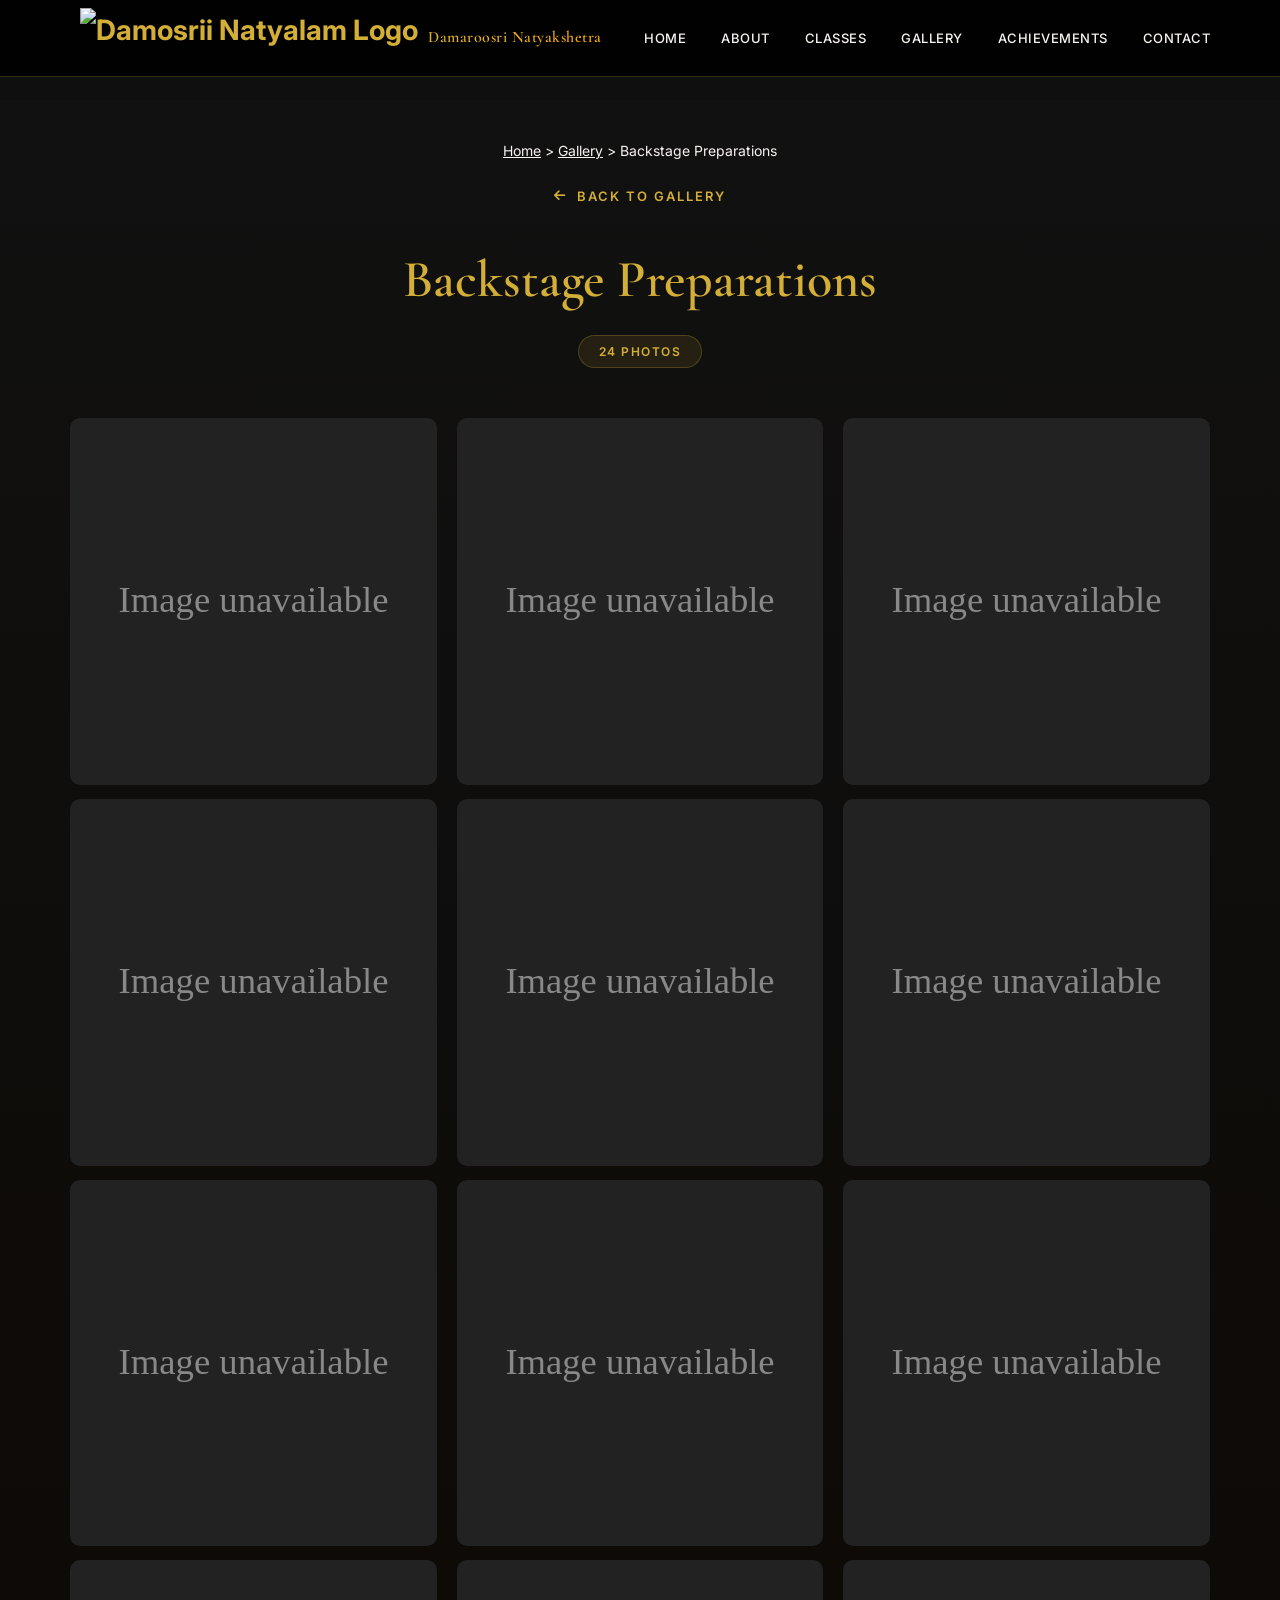
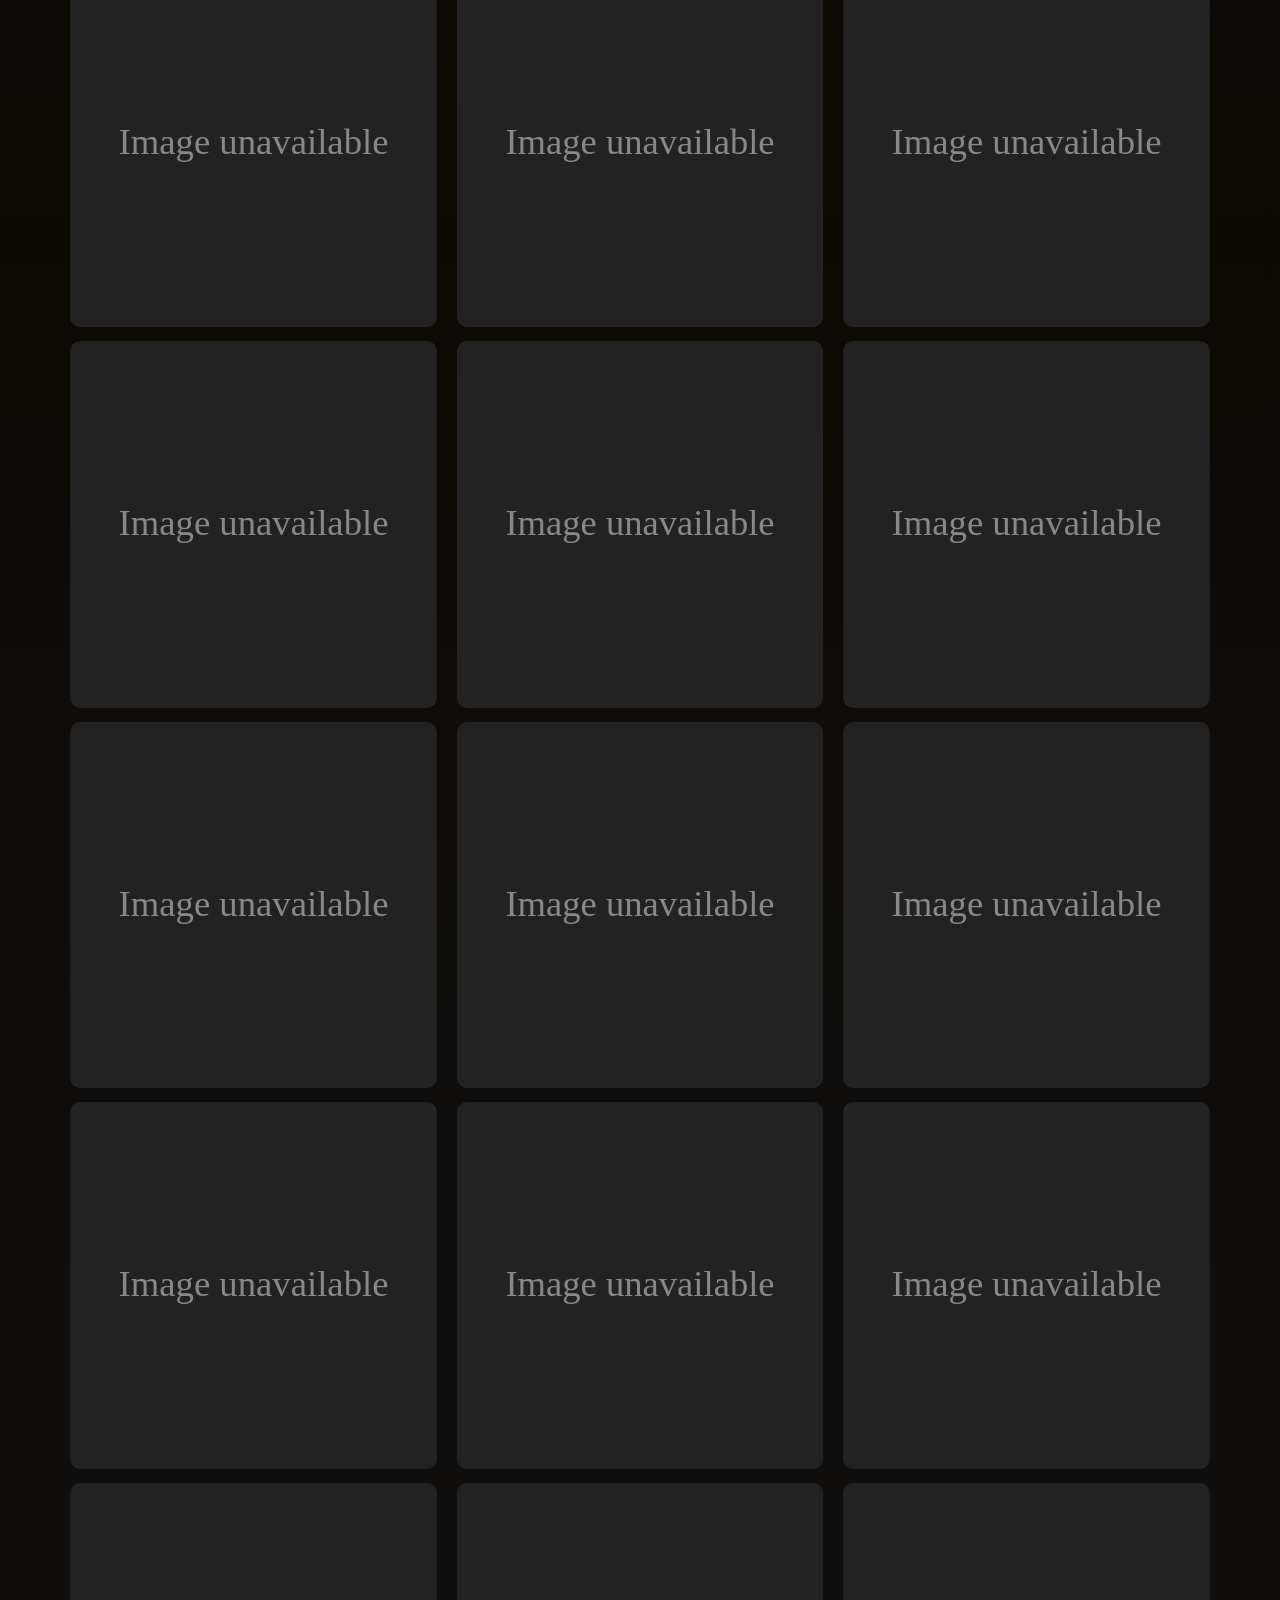
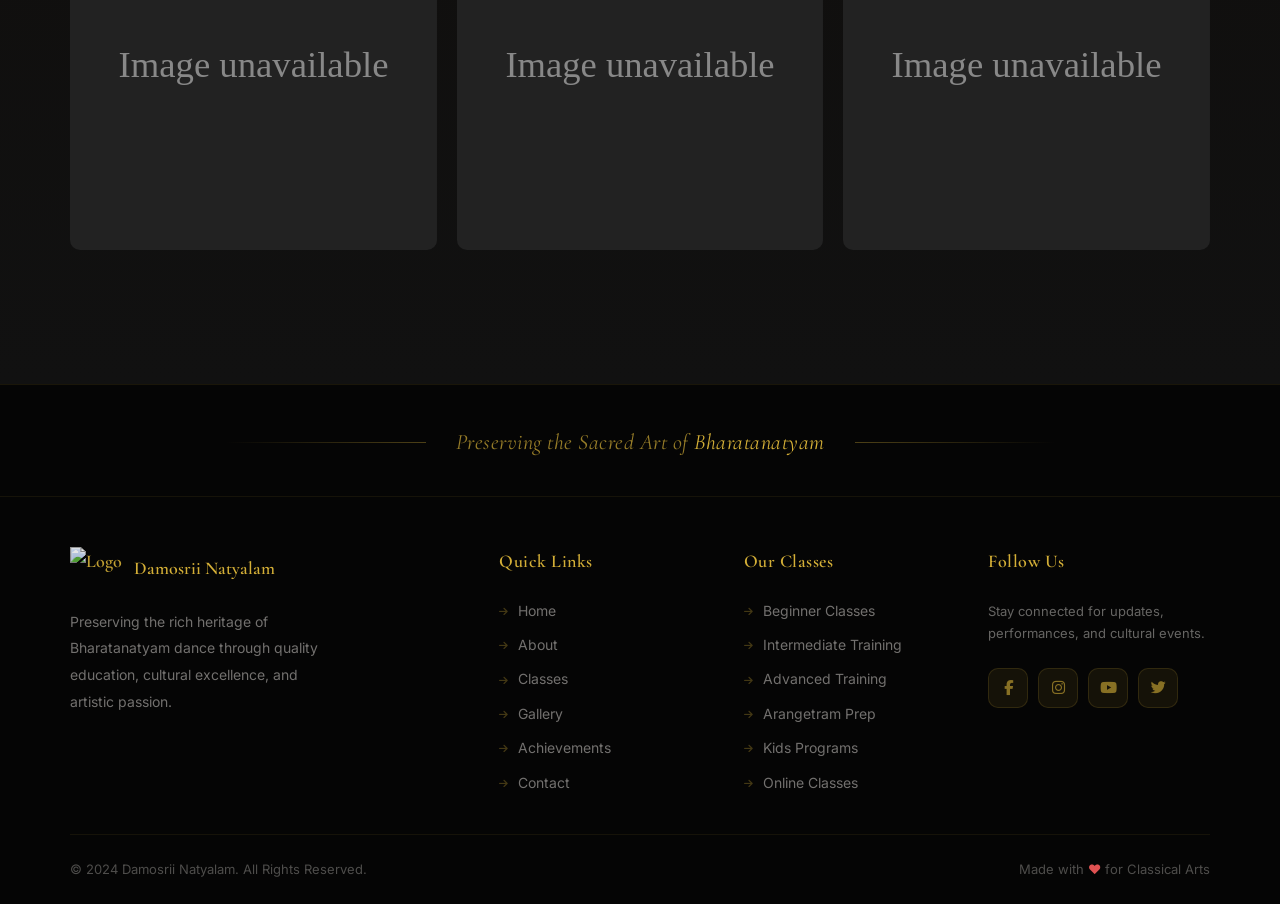
==== gallery/backstage-preparation.html @ 1458a1bc "Add files via upload" ====
<!DOCTYPE html>
<html lang="en">
<head>
    <meta charset="UTF-8">
    <meta name="viewport" content="width=device-width, initial-scale=1.0">
    <title>Backstage Preparations - Gallery - Damaroosri Natyakshetra</title>
    <link rel="preconnect" href="https://fonts.googleapis.com">
    <link rel="preconnect" href="https://fonts.gstatic.com" crossorigin>
    <link href="https://fonts.googleapis.com/css2?family=Cormorant+Garamond:ital,wght@0,300;0,400;0,500;0,600;0,700;1,300;1,400;1,600&family=Inter:wght@300;400;500;600;700&display=swap" rel="stylesheet">
    <link rel="stylesheet" href="../style.css">
    <link rel="stylesheet" href="https://cdnjs.cloudflare.com/ajax/libs/font-awesome/6.4.0/css/all.min.css">
</head>
<body data-gallery-category="backstage-preparation">

    <!-- Navigation Bar -->
    <nav class="navbar" id="navbar">
        <div class="container">
            <div class="nav-wrapper">
                <div class="logo">
                    <img src="../images/logo.png" alt="Damosrii Natyalam Logo" class="logo-img">
                    <span class="logo-text">Damaroosri Natyakshetra</span>
                </div>
                <div class="hamburger" id="hamburger">
                    <span></span>
                    <span></span>
                    <span></span>
                </div>
                <ul class="nav-menu" id="nav-menu">
                    <li><a href="../index.html#home" class="nav-link">Home</a></li>
                    <li><a href="../index.html#about" class="nav-link">About</a></li>
                    <li><a href="../index.html#classes" class="nav-link">Classes</a></li>
                    <li><a href="../index.html#gallery" class="nav-link">Gallery</a></li>
                    <li><a href="../index.html#achievements" class="nav-link">Achievements</a></li>
                    <li><a href="../index.html#contact" class="nav-link">Contact</a></li>
                </ul>
            </div>
        </div>
    </nav>

    <!-- Header spacing -->
    <div style="height: 100px;"></div>

    <section class="gallery" style="padding-top: 40px;">
        <div class="container">
            <!-- Category Detail Page Header -->
            <div id="gallery-detail-header-section">
                <div class="gallery-breadcrumbs" style="margin-bottom: 20px; font-size: 14px; color: var(--text-light);">
                    <a href="../index.html" style="color: var(--primary-color);">Home</a> &gt; 
                    <a href="../index.html#gallery" style="color: var(--primary-color);">Gallery</a> &gt; 
                    <span>Backstage Preparations</span>
                </div>
                
                <div class="gallery-back">
                    <a href="../index.html#gallery" class="back-btn-link">
                        <i class="fas fa-arrow-left"></i> Back to Gallery
                    </a>
                </div>
                <h2 class="category-title" id="category-detail-title">Backstage Preparations</h2>
                <div class="category-subtitle-row">
                    <span class="category-subtitle-badge" id="category-detail-count">24 Photos</span>
                </div>
            </div>

            <!-- Gallery Images View (Masonry) -->
            <div class="gallery-images" id="gallery-images" style="display: block;">
                <div class="images-grid" id="images-grid">
                    <!-- Images loaded by JavaScript -->
                </div>
            </div>
        </div>
    </section>

    <!-- Lightbox Modal -->
    <div class="lightbox-modal" id="lightbox-modal">
        <div class="lightbox-content">
            <button class="lightbox-close" id="lightbox-close">
                <i class="fas fa-times"></i>
            </button>
            <button class="lightbox-prev" id="lightbox-prev">
                <i class="fas fa-chevron-left"></i>
            </button>
            <div class="lightbox-image-container">
                <img id="lightbox-image" src="" alt="Gallery Image" class="lightbox-image">
                <div class="lightbox-counter">
                    <span id="current-image">1</span> / <span id="total-images">1</span>
                </div>
            </div>
            <button class="lightbox-next" id="lightbox-next">
                <i class="fas fa-chevron-right"></i>
            </button>
        </div>
    </div>

    <!-- FOOTER -->
    <footer class="footer">
        <div class="footer-brand-bar">
            <div class="footer-brand-line"></div>
            <p class="footer-brand-statement">Preserving the Sacred Art of <em>Bharatanatyam</em></p>
            <div class="footer-brand-line"></div>
        </div>

        <div class="container">
            <div class="footer-grid">
                <div class="footer-col footer-col--brand">
                    <div class="footer-logo">
                        <img src="../images/logo.png" alt="Logo" class="footer-logo-img">
                        <span>Damosrii Natyalam</span>
                    </div>
                    <p>Preserving the rich heritage of Bharatanatyam dance through quality education, cultural excellence, and artistic passion.</p>
                </div>

                <div class="footer-col">
                    <h4>Quick Links</h4>
                    <ul>
                        <li><a href="../index.html#home"><i class="fas fa-arrow-right"></i> Home</a></li>
                        <li><a href="../index.html#about"><i class="fas fa-arrow-right"></i> About</a></li>
                        <li><a href="../index.html#classes"><i class="fas fa-arrow-right"></i> Classes</a></li>
                        <li><a href="../index.html#gallery"><i class="fas fa-arrow-right"></i> Gallery</a></li>
                        <li><a href="../index.html#achievements"><i class="fas fa-arrow-right"></i> Achievements</a></li>
                        <li><a href="../index.html#contact"><i class="fas fa-arrow-right"></i> Contact</a></li>
                    </ul>
                </div>

                <div class="footer-col">
                    <h4>Our Classes</h4>
                    <ul>
                        <li><a href="../index.html#classes"><i class="fas fa-arrow-right"></i> Beginner Classes</a></li>
                        <li><a href="../index.html#classes"><i class="fas fa-arrow-right"></i> Intermediate Training</a></li>
                        <li><a href="../index.html#classes"><i class="fas fa-arrow-right"></i> Advanced Training</a></li>
                        <li><a href="../index.html#classes"><i class="fas fa-arrow-right"></i> Arangetram Prep</a></li>
                        <li><a href="../index.html#classes"><i class="fas fa-arrow-right"></i> Kids Programs</a></li>
                        <li><a href="../index.html#classes"><i class="fas fa-arrow-right"></i> Online Classes</a></li>
                    </ul>
                </div>

                <div class="footer-col footer-col--social">
                    <h4>Follow Us</h4>
                    <p>Stay connected for updates, performances, and cultural events.</p>
                    <div class="footer-social">
                        <a href="#" title="Facebook"><i class="fab fa-facebook-f"></i></a>
                        <a href="#" title="Instagram"><i class="fab fa-instagram"></i></a>
                        <a href="#" title="YouTube"><i class="fab fa-youtube"></i></a>
                        <a href="#" title="Twitter"><i class="fab fa-twitter"></i></a>
                    </div>
                </div>
            </div>

            <div class="footer-bottom">
                <p>&copy; 2024 Damosrii Natyalam. All Rights Reserved.</p>
                <p class="footer-made-with">Made with <span class="heart">♥</span> for Classical Arts</p>
            </div>
        </div>
    </footer>

    <!-- Scripts -->
    <script src="https://cdnjs.cloudflare.com/ajax/libs/gsap/3.12.2/gsap.min.js"></script>
    <script src="https://cdnjs.cloudflare.com/ajax/libs/gsap/3.12.2/ScrollTrigger.min.js"></script>
    <script src="../script.js"></script>
</body>
</html>
---- style.css ----
/* ============================================
   VARIABLES & ROOT STYLES
   ============================================ */

:root {
    --color-primary: #0F0F0F;
    --color-secondary: #3E2723;
    --color-accent: #D4AF37;
    --color-background: #F8F5F0;
    --color-dark-brown: #5D4037;
    --color-light-accent: #E5C158;

    --font-display: 'Cormorant Garamond', 'Georgia', serif;
    --font-body: 'Inter', 'Segoe UI', Tahoma, Geneva, Verdana, sans-serif;
    /* Legacy alias kept for hero compatibility */
    --font-main: 'Inter', 'Segoe UI', Tahoma, Geneva, Verdana, sans-serif;
    --font-serif: 'Cormorant Garamond', 'Georgia', serif;

    --transition: all 0.3s ease;
    --transition-slow: all 0.6s ease;
    --transition-smooth: all 0.4s cubic-bezier(0.16, 1, 0.3, 1);

    --shadow-sm: 0 2px 8px rgba(0, 0, 0, 0.1);
    --shadow-md: 0 8px 16px rgba(0, 0, 0, 0.15);
    --shadow-lg: 0 16px 32px rgba(0, 0, 0, 0.2);
    --shadow-gold: 0 8px 32px rgba(212, 175, 55, 0.2);

    --section-pad: var(--section-pad-mobile, 70px);
    --section-pad-mobile: 70px;
}

* {
    margin: 0;
    padding: 0;
    box-sizing: border-box;
}

html {
    scroll-behavior: smooth;
}

body {
    font-family: var(--font-body);
    color: var(--color-background);
    background: #0F0F0F;
    line-height: 1.6;
    overflow-x: hidden;
}

img, picture, video, canvas, svg {
    max-width: 100%;
    height: auto;
    display: block;
}

.container {
    max-width: 1200px;
    margin: 0 auto;
    padding: 0 30px;
}

/* ============================================
   SHARED TYPOGRAPHY UTILITIES
   ============================================ */

.section-eyebrow {
    display: block;
    font-family: var(--font-body);
    font-size: 11px;
    font-weight: 700;
    letter-spacing: 4px;
    text-transform: uppercase;
    color: var(--color-accent);
    margin-bottom: 14px;
    opacity: 0.9;
}

.section-title-left {
    font-family: var(--font-display);
    font-size: clamp(30px, 6vw, 54px);
    font-weight: 600;
    line-height: 1.1;
    color: var(--color-background);
    margin-bottom: 0;
}

.section-title-left .gold-accent,
.gold-accent {
    color: var(--color-accent);
}

/* ============================================
   NAVIGATION BAR
   ============================================ */

.navbar {
    position: fixed;
    top: 0;
    left: 0;
    right: 0;
    background: rgba(0, 0, 0, 0.92);
    backdrop-filter: blur(12px);
    -webkit-backdrop-filter: blur(12px);
    z-index: 999;
    transition: var(--transition);
    padding: 8px 0;
    border-bottom: 1px solid rgba(212, 175, 55, 0.25);
}

.navbar.scrolled {
    background: rgba(0, 0, 0, 0.98);
    padding: 6px 0;
    border-bottom: 1px solid rgba(212, 175, 55, 0.4);
    box-shadow: 0 4px 30px rgba(0, 0, 0, 0.4);
}

.nav-wrapper {
    display: flex;
    justify-content: space-between;
    align-items: center;
    width: 100%;
}

.logo {
    display: flex;
    align-items: center;
    gap: 10px;
    font-size: 28px;
    font-weight: 700;
    color: var(--color-accent);
    text-decoration: none;
    transition: var(--transition);
    margin-right: auto;
    padding-left: 10px;
    height: 60px;
}

.logo-img {
    height: 60px;
    width: auto;
    transition: all 0.3s ease;
    filter: none;
    object-fit: contain;
    display: block;
}

.navbar.scrolled .logo-img {
    height: 50px;
}

.logo-text {
    font-family: var(--font-display);
    background: linear-gradient(135deg, var(--color-accent), #FFA500);
    -webkit-background-clip: text;
    -webkit-text-fill-color: transparent;
    background-clip: text;
    font-size: 16px;
    line-height: 1.1;
    letter-spacing: 0.5px;
    font-weight: 600;
    white-space: nowrap;
}

.nav-menu {
    position: fixed;
    top: 0;
    left: 0;
    right: 0;
    bottom: 0;
    display: flex;
    flex-direction: column;
    background: rgba(0, 0, 0, 0.98);
    backdrop-filter: blur(20px);
    justify-content: center;
    align-items: center;
    gap: 36px;
    z-index: 998;
    opacity: 0;
    pointer-events: none;
    transition: opacity 0.3s ease;
    list-style: none;
}
.nav-menu.active {
    opacity: 1;
    pointer-events: all;
}

.nav-link {
    color: var(--color-background);
    text-decoration: none;
    font-weight: 500;
    position: relative;
    transition: var(--transition);
    font-size: 24px;
    letter-spacing: 2px;
    font-family: var(--font-display);
    text-transform: capitalize;
}

.nav-link::after {
    content: '';
    position: absolute;
    bottom: -4px;
    left: 50%;
    transform: translateX(-50%);
    width: 0;
    height: 2px;
    background: var(--color-accent);
    border-radius: 2px;
    transition: var(--transition);
}

.nav-link:hover {
    color: var(--color-accent);
}

.nav-link:hover::after,
.nav-link.active::after {
    width: 100%;
}

.hamburger {
    display: flex;
    margin-right: 16px;
    flex-direction: column;
    cursor: pointer;
    gap: 5px;
    align-items: center;
    padding: 4px;
}

.hamburger span {
    width: 24px;
    height: 2px;
    background: white;
    border-radius: 2px;
    transition: var(--transition);
    display: block;
}

.hamburger.active span:nth-child(1) {
    transform: rotate(45deg) translate(5px, 5px);
}

.hamburger.active span:nth-child(2) {
    opacity: 0;
    transform: scaleX(0);
}

.hamburger.active span:nth-child(3) {
    transform: rotate(-45deg) translate(5px, -5px);
}

/* ============================================
   HERO SECTION — UNCHANGED
   ============================================ */

.hero {
    position: relative;
    height: 100vh;
    display: flex;
    align-items: center;
    justify-content: flex-start;
    margin-top: 75px;
    overflow: hidden;
}

.hero-background {
    position: absolute;
    top: 0;
    left: 0;
    right: 0;
    bottom: 0;
    overflow: hidden;
}

.hero-image {
    width: 100%;
    height: 100%;
    object-fit: cover;
    object-position: 80% 25%;
    animation: zoomIn 20s ease-in-out infinite;
}

@keyframes zoomIn {
    0%, 100% { transform: scale(1); }
    50% { transform: scale(1.05); }
}

.hero-overlay {
    position: absolute;
    top: 0;
    left: 0;
    right: 0;
    bottom: 0;
    background: rgba(15, 15, 15, 0.6);
    z-index: 2;
}

.hero-content {
    position: relative;
    z-index: 3;
    text-align: center;
    color: var(--color-background);
    animation: fadeIn 1s ease-out 0.5s both;
    display: flex;
    flex-direction: column;
    align-items: center;
    padding: 0 24px;
    max-width: 100%;
    width: 100%;
}

@keyframes fadeIn {
    from { opacity: 0; transform: translateY(30px); }
    to { opacity: 1; transform: translateY(0); }
}

.logo-large { display: none; }
.logo-hero { display: none; }

.hero-title {
    font-family: var(--font-serif);
    font-size: clamp(38px, 8vw, 84px);
    font-weight: 700;
    margin-bottom: 20px;
    text-shadow: 2px 2px 20px rgba(0, 0, 0, 0.5);
    letter-spacing: 3px;
    line-height: 1.2;
}

.hero-title .gold-accent {
    color: var(--color-accent);
}

.hero-tagline {
    font-size: clamp(17px, 4vw, 28px);
    margin-bottom: 50px;
    font-style: italic;
    color: var(--color-accent);
    text-shadow: 1px 1px 10px rgba(0, 0, 0, 0.5);
    font-weight: 300;
    font-family: var(--font-display);
}

.hero-buttons {
    display: flex;
    flex-direction: column;
    gap: 14px;
    align-items: center;
    width: 100%;
}

/* ============================================
   BUTTONS
   ============================================ */

.btn {
    padding: 15px 40px;
    font-size: 14px;
    font-weight: 600;
    border: none;
    border-radius: 50px;
    cursor: pointer;
    transition: var(--transition);
    text-transform: uppercase;
    letter-spacing: 1.5px;
    box-shadow: var(--shadow-md);
    font-family: var(--font-body);
}

.btn-primary {
    background: var(--color-accent);
    color: var(--color-primary);
}

.btn-primary:hover {
    background: var(--color-light-accent);
    transform: translateY(-3px);
    box-shadow: var(--shadow-gold);
}

.btn-secondary {
    background: transparent;
    color: var(--color-accent);
    border: 1.5px solid var(--color-accent);
}

.btn-secondary:hover {
    background: var(--color-accent);
    color: var(--color-primary);
    transform: translateY(-3px);
}

/* ============================================
   ABOUT SECTION — REDESIGNED
   ============================================ */

.about {
    background: linear-gradient(180deg, #111111 0%, #1a1208 50%, #111111 100%);
    position: relative;
    overflow: hidden;
}

.about::before {
    content: '';
    position: absolute;
    top: -200px;
    right: -200px;
    width: 600px;
    height: 600px;
    background: radial-gradient(circle, rgba(212, 175, 55, 0.04) 0%, transparent 70%);
    pointer-events: none;
}

/* Manifesto Block */
.about-manifesto {
    padding: var(--section-pad) 0 80px;
    border-bottom: 1px solid rgba(212, 175, 55, 0.12);
}

.about-manifesto-header {
    margin-bottom: 60px;
}

.about-manifesto-grid {
    display: grid;
    grid-template-columns: 1fr;
    gap: 40px;
    gap: 0;
    align-items: start;
}

.about-manifesto-divider {
    display: none;
    width: 1px;
    background: linear-gradient(180deg, transparent, rgba(212, 175, 55, 0.4), transparent);
    align-self: stretch;
    margin: 0 50px;
    min-height: 160px;
}

.about-manifesto-item {
    padding: 0 10px;
}

.about-manifesto-num {
    font-family: var(--font-display);
    font-size: 72px;
    font-weight: 300;
    color: rgba(212, 175, 55, 0.12);
    line-height: 1;
    margin-bottom: 20px;
    letter-spacing: -2px;
}

.about-manifesto-content h3 {
    font-family: var(--font-display);
    font-size: 28px;
    font-weight: 600;
    color: var(--color-accent);
    margin-bottom: 16px;
    letter-spacing: 0.5px;
}

.about-manifesto-content p {
    font-size: 15px;
    color: rgba(248, 245, 240, 0.7);
    line-height: 1.85;
    font-family: var(--font-body);
}

/* Why Choose Us — Feature List */
.about-features {
    padding: 80px 0 var(--section-pad);
}

.about-features-header {
    margin-bottom: 60px;
}

.features-list {
    display: grid;
    grid-template-columns: 1fr;
    gap: 0;
}

.feature-item {
    display: flex;
    align-items: flex-start;
    gap: 24px;
    padding: 28px 20px;
    border-bottom: 1px solid rgba(212, 175, 55, 0.08);
    border-right: none;
    cursor: default;
    transition: var(--transition-smooth);
    position: relative;
    overflow: hidden;
}

.feature-item::after {
    content: '';
    position: absolute;
    bottom: 0;
    left: 0;
    width: 0;
    height: 2px;
    background: linear-gradient(90deg, var(--color-accent), transparent);
    transition: var(--transition-smooth);
}

.feature-item:hover::after {
    width: 100%;
}

.feature-item:hover {
    background: rgba(212, 175, 55, 0.04);
}

.feature-item:nth-child(2n) {
    border-right: none;
}

.feature-item:nth-last-child(-n+2) {
    border-bottom: none;
}

.feature-item-left {
    display: flex;
    flex-direction: column;
    align-items: center;
    gap: 8px;
    flex-shrink: 0;
}

.feature-item-icon {
    width: 48px;
    height: 48px;
    background: linear-gradient(135deg, rgba(212, 175, 55, 0.15), rgba(212, 175, 55, 0.05));
    border: 1px solid rgba(212, 175, 55, 0.25);
    border-radius: 12px;
    display: flex;
    align-items: center;
    justify-content: center;
    font-size: 20px;
    color: var(--color-accent);
    transition: var(--transition-smooth);
}

.feature-item:hover .feature-item-icon {
    background: linear-gradient(135deg, var(--color-accent), var(--color-light-accent));
    color: var(--color-primary);
    border-color: transparent;
    transform: scale(1.08);
}

.feature-item-num {
    font-family: var(--font-display);
    font-size: 13px;
    font-weight: 500;
    color: rgba(212, 175, 55, 0.35);
    letter-spacing: 1px;
}

.feature-item-body h4 {
    font-family: var(--font-display);
    font-size: 22px;
    font-weight: 600;
    color: var(--color-background);
    margin-bottom: 8px;
    transition: var(--transition);
}

.feature-item:hover .feature-item-body h4 {
    color: var(--color-accent);
}

.feature-item-body p {
    font-size: 14px;
    color: rgba(248, 245, 240, 0.6);
    line-height: 1.7;
    font-family: var(--font-body);
}

/* ============================================
   CLASSES SECTION — REDESIGNED
   ============================================ */

.classes {
    background: #0a0a0a;
    padding: var(--section-pad) 0;
    position: relative;
    overflow: hidden;
}

.classes::before {
    content: '';
    position: absolute;
    bottom: -100px;
    left: -100px;
    width: 500px;
    height: 500px;
    background: radial-gradient(circle, rgba(212, 175, 55, 0.04) 0%, transparent 70%);
    pointer-events: none;
}

.classes-header {
    margin-bottom: 64px;
}

.classes-subtitle {
    margin-top: 16px;
    font-size: 16px;
    color: rgba(248, 245, 240, 0.5);
    font-family: var(--font-body);
    font-weight: 400;
}

/* Desktop Panel Layout */
.classes-panel {
    display: none;
    grid-template-columns: 260px 1fr;
    gap: 0;
    border: 1px solid rgba(212, 175, 55, 0.12);
    border-radius: 20px;
    overflow: hidden;
    min-height: 480px;
}

.classes-tabs {
    display: flex;
    flex-direction: column;
    background: rgba(20, 13, 8, 0.6);
    border-right: 1px solid rgba(212, 175, 55, 0.12);
}

.class-tab {
    display: flex;
    align-items: center;
    gap: 16px;
    padding: 22px 28px;
    background: transparent;
    border: none;
    border-left: 3px solid transparent;
    cursor: pointer;
    transition: var(--transition-smooth);
    text-align: left;
    border-bottom: 1px solid rgba(212, 175, 55, 0.07);
    position: relative;
}

.class-tab:last-child {
    border-bottom: none;
}

.class-tab:hover {
    background: rgba(212, 175, 55, 0.05);
    border-left-color: rgba(212, 175, 55, 0.4);
}

.class-tab.active {
    background: rgba(212, 175, 55, 0.08);
    border-left-color: var(--color-accent);
}

.tab-num {
    font-family: var(--font-display);
    font-size: 13px;
    color: rgba(212, 175, 55, 0.4);
    font-weight: 500;
    flex-shrink: 0;
    transition: var(--transition);
}

.class-tab.active .tab-num,
.class-tab:hover .tab-num {
    color: var(--color-accent);
}

.tab-label {
    font-family: var(--font-body);
    font-size: 14px;
    font-weight: 500;
    color: rgba(248, 245, 240, 0.6);
    letter-spacing: 0.3px;
    transition: var(--transition);
}

.class-tab.active .tab-label,
.class-tab:hover .tab-label {
    color: var(--color-background);
}

/* Content Panels */
.classes-content {
    position: relative;
    background: rgba(15, 10, 5, 0.5);
    overflow: hidden;
}

.class-panel {
    display: none;
    position: relative;
    height: 100%;
    min-height: 480px;
}

.class-panel.active {
    display: grid;
    grid-template-columns: 1fr auto;
    align-items: stretch;
    animation: panelFadeIn 0.4s ease-out;
}

@keyframes panelFadeIn {
    from { opacity: 0; transform: translateX(15px); }
    to { opacity: 1; transform: translateX(0); }
}

.class-panel-inner {
    padding: 50px 50px 50px 50px;
    display: flex;
    flex-direction: column;
    justify-content: center;
}

.class-panel-badge {
    display: inline-block;
    font-family: var(--font-body);
    font-size: 10px;
    font-weight: 700;
    letter-spacing: 3px;
    text-transform: uppercase;
    color: var(--color-accent);
    background: rgba(212, 175, 55, 0.1);
    border: 1px solid rgba(212, 175, 55, 0.2);
    padding: 5px 14px;
    border-radius: 50px;
    margin-bottom: 20px;
}

.class-panel-title {
    font-family: var(--font-display);
    font-size: 46px;
    font-weight: 600;
    color: var(--color-background);
    margin-bottom: 20px;
    line-height: 1.1;
}

.class-panel-desc {
    font-family: var(--font-body);
    font-size: 15px;
    color: rgba(248, 245, 240, 0.65);
    line-height: 1.85;
    margin-bottom: 36px;
    max-width: 520px;
}

.class-panel-meta {
    display: flex;
    gap: 32px;
    margin-bottom: 40px;
    flex-wrap: wrap;
}

.class-meta-item {
    display: flex;
    align-items: center;
    gap: 12px;
}

.class-meta-item > i {
    width: 36px;
    height: 36px;
    background: rgba(212, 175, 55, 0.1);
    border-radius: 8px;
    display: flex;
    align-items: center;
    justify-content: center;
    color: var(--color-accent);
    font-size: 14px;
    flex-shrink: 0;
}

.class-meta-item div {
    display: flex;
    flex-direction: column;
}

.meta-label {
    font-size: 11px;
    color: rgba(248, 245, 240, 0.4);
    text-transform: uppercase;
    letter-spacing: 1px;
    font-weight: 600;
    font-family: var(--font-body);
}

.meta-value {
    font-size: 14px;
    color: var(--color-background);
    font-weight: 500;
    font-family: var(--font-body);
    margin-top: 2px;
}

.class-panel-cta {
    display: inline-flex;
    align-items: center;
    gap: 10px;
    font-family: var(--font-body);
    font-size: 13px;
    font-weight: 600;
    letter-spacing: 1.5px;
    text-transform: uppercase;
    color: var(--color-primary);
    background: var(--color-accent);
    padding: 14px 30px;
    border-radius: 50px;
    text-decoration: none;
    transition: var(--transition-smooth);
    align-self: flex-start;
}

.class-panel-cta:hover {
    background: var(--color-light-accent);
    transform: translateY(-2px);
    box-shadow: var(--shadow-gold);
    gap: 16px;
}

.class-panel-deco {
    display: flex;
    align-items: center;
    justify-content: center;
    padding: 40px 40px 40px 20px;
    pointer-events: none;
    overflow: hidden;
}

.class-panel-num-bg {
    font-family: var(--font-display);
    font-size: 160px;
    font-weight: 700;
    color: rgba(212, 175, 55, 0.05);
    line-height: 1;
    letter-spacing: -8px;
    user-select: none;
}

/* Mobile Accordion (hidden by default on desktop) */
.classes-accordion {
    display: block;
}

.accordion-item {
    border-bottom: 1px solid rgba(212, 175, 55, 0.12);
}

.accordion-header {
    width: 100%;
    display: flex;
    align-items: center;
    gap: 16px;
    padding: 22px 0;
    background: transparent;
    border: none;
    cursor: pointer;
    text-align: left;
    color: var(--color-background);
    transition: var(--transition);
}

.accordion-header.active .acc-title {
    color: var(--color-accent);
}

.acc-num {
    font-family: var(--font-display);
    font-size: 14px;
    color: rgba(212, 175, 55, 0.4);
    flex-shrink: 0;
}

.accordion-header.active .acc-num {
    color: var(--color-accent);
}

.acc-title {
    font-family: var(--font-display);
    font-size: 22px;
    font-weight: 600;
    flex: 1;
}

.acc-icon {
    color: rgba(212, 175, 55, 0.5);
    font-size: 14px;
    transition: var(--transition);
    flex-shrink: 0;
}

.accordion-header.active .acc-icon {
    transform: rotate(180deg);
    color: var(--color-accent);
}

.accordion-body {
    display: none;
    padding: 0 0 28px;
}

.accordion-body.open {
    display: block;
}

.acc-badge {
    display: inline-block;
    font-size: 10px;
    font-weight: 700;
    letter-spacing: 3px;
    text-transform: uppercase;
    color: var(--color-accent);
    background: rgba(212, 175, 55, 0.1);
    border: 1px solid rgba(212, 175, 55, 0.2);
    padding: 4px 12px;
    border-radius: 50px;
    margin-bottom: 12px;
}

.accordion-body p {
    font-size: 14px;
    color: rgba(248, 245, 240, 0.65);
    line-height: 1.75;
    margin-bottom: 16px;
}

.acc-meta {
    font-size: 13px;
    color: rgba(212, 175, 55, 0.7);
    margin-bottom: 20px;
    font-family: var(--font-body);
}

.acc-meta i {
    color: var(--color-accent);
    margin-right: 4px;
}

/* ============================================
   GALLERY SECTION — REDESIGNED
   ============================================ */

.gallery {
    background: linear-gradient(180deg, #111111 0%, #0d0905 50%, #111111 100%);
    padding: var(--section-pad) 0;
    position: relative;
}

#gallery-header-section {
    margin-bottom: 48px;
}

/* Bento-box grid gallery layout */
.gallery-categories {
    display: grid;
    grid-template-columns: 1fr;
    grid-auto-rows: 180px;
    gap: 16px;
    margin-bottom: 0;
}

.category-card {
    position: relative;
    border-radius: 16px;
    overflow: hidden;
    cursor: pointer;
    transition: var(--transition-smooth);
    background: rgba(30, 20, 12, 0.6);
    border: 1px solid rgba(212, 175, 55, 0.1);
    display: flex;
    flex-direction: column;
}

.category-card:hover {
    border-color: rgba(212, 175, 55, 0.35);
    transform: translateY(-4px);
    box-shadow: 0 20px 50px rgba(0, 0, 0, 0.5), var(--shadow-gold);
}

.category-card--featured {
    grid-column: span 1;
    grid-row: span 1;
}

.category-image {
    position: relative;
    width: 100%;
    flex: 1;
    overflow: hidden;
}

.category-img {
    width: 100%;
    height: 100%;
    object-fit: cover;
    transition: transform 0.6s cubic-bezier(0.16, 1, 0.3, 1);
}

.category-card:hover .category-img {
    transform: scale(1.07);
}

.category-overlay {
    position: absolute;
    top: 0;
    left: 0;
    right: 0;
    bottom: 0;
    background: linear-gradient(180deg, rgba(15, 10, 5, 0) 40%, rgba(15, 10, 5, 0.85) 100%);
    display: flex;
    align-items: flex-end;
    justify-content: flex-start;
    padding: 24px;
    transition: var(--transition);
}

.category-overlay-content {
    transform: translateY(10px);
    opacity: 0;
    transition: var(--transition-smooth);
}

.category-card:hover .category-overlay-content {
    transform: translateY(0);
    opacity: 1;
}

.view-gallery {
    color: var(--color-accent);
    font-size: 13px;
    font-weight: 600;
    text-transform: uppercase;
    letter-spacing: 2px;
    font-family: var(--font-body);
    display: flex;
    align-items: center;
    gap: 8px;
}

.category-info {
    padding: 20px 22px;
}

.category-info h3 {
    font-family: var(--font-display);
    font-size: 22px;
    font-weight: 600;
    color: var(--color-background);
    margin-bottom: 4px;
    transition: var(--transition);
}

.category-card:hover .category-info h3 {
    color: var(--color-accent);
}

.photo-count {
    font-size: 13px;
    color: rgba(248, 245, 240, 0.45);
    font-family: var(--font-body);
}

.photo-count .count {
    color: var(--color-accent);
    font-weight: 700;
    font-size: 15px;
    font-family: var(--font-display);
}

/* ============================================
   GALLERY IMAGES VIEW — MASONRY
   ============================================ */

.gallery-back {
    margin-bottom: 30px;
}

#gallery-detail-header-section {
    text-align: center;
    margin-bottom: 50px;
}

.back-btn-link {
    display: inline-flex;
    align-items: center;
    gap: 10px;
    color: var(--color-accent);
    text-decoration: none;
    font-weight: 600;
    font-size: 13px;
    text-transform: uppercase;
    letter-spacing: 2px;
    transition: var(--transition);
    cursor: pointer;
    background: transparent;
    border: none;
    font-family: var(--font-body);
}

.back-btn-link:hover {
    color: var(--color-light-accent);
    transform: translateX(-5px);
}

.category-title {
    font-family: var(--font-display);
    font-size: 52px;
    color: var(--color-accent);
    margin-bottom: 14px;
    font-weight: 600;
}

.category-subtitle-row {
    display: flex;
    justify-content: center;
    align-items: center;
}

.category-subtitle-badge {
    font-family: var(--font-body);
    font-size: 12px;
    font-weight: 600;
    background: rgba(212, 175, 55, 0.1);
    border: 1px solid rgba(212, 175, 55, 0.25);
    color: var(--color-accent);
    padding: 6px 20px;
    border-radius: 50px;
    letter-spacing: 1.5px;
    text-transform: uppercase;
}

/* Masonry grid */
.images-grid {
    columns: 3;
    column-gap: 14px;
}

.gallery-image {
    break-inside: avoid;
    margin-bottom: 14px;
    border-radius: 10px;
    overflow: hidden;
    cursor: pointer;
    position: relative;
    transition: var(--transition-smooth);
}

.gallery-image:hover {
    transform: scale(1.02);
    box-shadow: 0 12px 40px rgba(0, 0, 0, 0.5);
}

.gallery-image img {
    width: 100%;
    height: auto;
    display: block;
    transition: var(--transition-smooth);
}

.gallery-image:hover img {
    filter: brightness(0.85);
}

.gallery-image::after {
    content: '\f00e';
    font-family: 'Font Awesome 6 Free';
    font-weight: 900;
    position: absolute;
    top: 50%;
    left: 50%;
    transform: translate(-50%, -50%) scale(0.7);
    color: var(--color-accent);
    font-size: 28px;
    opacity: 0;
    transition: var(--transition-smooth);
    pointer-events: none;
}

.gallery-image:hover::after {
    opacity: 1;
    transform: translate(-50%, -50%) scale(1);
}

/* ============================================
   LIGHTBOX MODAL — KEPT INTACT
   ============================================ */

.lightbox-modal {
    display: none;
    position: fixed;
    top: 0;
    left: 0;
    right: 0;
    bottom: 0;
    background: rgba(0, 0, 0, 0.97);
    z-index: 1000;
    align-items: center;
    justify-content: center;
    animation: fadeIn 0.3s ease-out;
}

.lightbox-modal.active {
    display: flex;
}

.lightbox-content {
    position: relative;
    width: 90%;
    height: 90vh;
    max-width: 1200px;
    display: flex;
    align-items: center;
    justify-content: center;
}

.lightbox-image-container {
    position: relative;
    width: 100%;
    height: 100%;
    display: flex;
    align-items: center;
    justify-content: center;
    background: rgba(0, 0, 0, 0.5);
    border-radius: 8px;
    overflow: hidden;
}

.lightbox-image {
    max-width: 100%;
    max-height: 100%;
    object-fit: contain;
}

.lightbox-counter {
    position: absolute;
    bottom: 20px;
    right: 20px;
    background: rgba(15, 15, 15, 0.85);
    color: var(--color-background);
    padding: 8px 18px;
    border-radius: 50px;
    font-size: 13px;
    font-weight: 600;
    font-family: var(--font-body);
    letter-spacing: 0.5px;
    border: 1px solid rgba(212, 175, 55, 0.2);
}

.lightbox-close {
    position: absolute;
    top: 20px;
    right: 20px;
    background: var(--color-accent);
    color: var(--color-primary);
    border: none;
    width: 46px;
    height: 46px;
    border-radius: 50%;
    font-size: 18px;
    cursor: pointer;
    display: flex;
    align-items: center;
    justify-content: center;
    transition: var(--transition);
    z-index: 1;
}

.lightbox-close:hover {
    background: var(--color-light-accent);
    transform: rotate(90deg) scale(1.1);
}

.lightbox-prev,
.lightbox-next {
    position: absolute;
    top: 50%;
    transform: translateY(-50%);
    background: rgba(212, 175, 55, 0.75);
    color: var(--color-primary);
    border: none;
    width: 48px;
    height: 48px;
    border-radius: 50%;
    font-size: 18px;
    cursor: pointer;
    display: flex;
    align-items: center;
    justify-content: center;
    transition: var(--transition);
    z-index: 1;
}

.lightbox-prev { left: 20px; }
.lightbox-next { right: 20px; }

.lightbox-prev:hover,
.lightbox-next:hover {
    background: var(--color-accent);
    transform: translateY(-50%) scale(1.1);
}

/* ============================================
   ACHIEVEMENTS SECTION — REDESIGNED
   ============================================ */

.achievements {
    background: #0a0a0a;
    position: relative;
    overflow: hidden;
}

/* Stats Strip */
.stats-strip {
    padding: 0;
    border-top: 1px solid rgba(212, 175, 55, 0.2);
    border-bottom: 1px solid rgba(212, 175, 55, 0.2);
    background: linear-gradient(135deg, rgba(62, 39, 35, 0.4) 0%, rgba(20, 12, 5, 0.8) 100%);
    position: relative;
    overflow: hidden;
}

.stats-strip::before {
    content: '';
    position: absolute;
    inset: 0;
    background: linear-gradient(90deg, transparent, rgba(212, 175, 55, 0.03), transparent);
}

.stats-strip-inner {
    max-width: 1200px;
    margin: 0 auto;
    padding: 0 20px;
    display: grid;
    grid-template-columns: 1fr;
    align-items: center;
    gap: 20px;
}

.stat-divider {
    display: none;
    width: 1px;
    height: 80px;
    background: linear-gradient(180deg, transparent, rgba(212, 175, 55, 0.3), transparent);
    margin: 0;
}

.stat-item {
    display: flex;
    flex-direction: column;
    align-items: center;
    text-align: center;
    padding: 56px 30px;
    gap: 10px;
    position: relative;
}

.stat-icon {
    width: 44px;
    height: 44px;
    background: rgba(212, 175, 55, 0.1);
    border-radius: 10px;
    display: flex;
    align-items: center;
    justify-content: center;
    font-size: 18px;
    color: var(--color-accent);
    margin-bottom: 4px;
}

.stat-number {
    font-family: var(--font-display);
    font-size: 64px;
    font-weight: 700;
    color: var(--color-accent);
    line-height: 1;
    letter-spacing: -2px;
}

.stat-number::after {
    content: '+';
    font-size: 36px;
    font-weight: 300;
    opacity: 0.7;
}

.stat-label {
    font-family: var(--font-body);
    font-size: 12px;
    font-weight: 600;
    text-transform: uppercase;
    letter-spacing: 2px;
    color: rgba(248, 245, 240, 0.5);
}

/* Achievement Editorial List */
.achievements-header {
    padding-top: var(--section-pad);
    margin-bottom: 60px;
}

.achievements-editorial {
    padding-bottom: var(--section-pad);
    display: grid;
    grid-template-columns: 1fr;
    gap: 20px;
}

.achievement-editorial-item {
    display: flex;
    flex-direction: column;
    align-items: flex-start;
    gap: 20px;
    padding: 24px 20px;
    border-bottom: 1px solid rgba(212, 175, 55, 0.08);
    border-right: none;
    transition: var(--transition-smooth);
    position: relative;
    overflow: hidden;
}

.achievement-editorial-item::before {
    content: '';
    position: absolute;
    inset: 0;
    background: linear-gradient(135deg, rgba(212, 175, 55, 0.04), transparent);
    opacity: 0;
    transition: var(--transition);
}

.achievement-editorial-item:hover::before {
    opacity: 1;
}

.achievement-editorial-item:nth-child(2n) {
    border-right: none;
}

.achievement-editorial-item:nth-last-child(-n+2) {
    border-bottom: none;
}

.achievement-editorial-icon {
    width: 64px;
    height: 64px;
    background: linear-gradient(135deg, rgba(212, 175, 55, 0.15), rgba(212, 175, 55, 0.05));
    border: 1px solid rgba(212, 175, 55, 0.25);
    border-radius: 16px;
    display: flex;
    align-items: center;
    justify-content: center;
    font-size: 26px;
    color: var(--color-accent);
    flex-shrink: 0;
    transition: var(--transition-smooth);
}

.achievement-editorial-item:hover .achievement-editorial-icon {
    background: linear-gradient(135deg, var(--color-accent), var(--color-light-accent));
    color: var(--color-primary);
    transform: rotate(-5deg) scale(1.05);
    border-color: transparent;
}

.achievement-editorial-body h3 {
    font-family: var(--font-display);
    font-size: 26px;
    font-weight: 600;
    color: var(--color-background);
    margin-bottom: 12px;
    transition: var(--transition);
}

.achievement-editorial-item:hover .achievement-editorial-body h3 {
    color: var(--color-accent);
}

.achievement-editorial-body p {
    font-size: 14px;
    color: rgba(248, 245, 240, 0.6);
    line-height: 1.8;
    font-family: var(--font-body);
}

/* ============================================
   TESTIMONIALS SECTION — REDESIGNED
   ============================================ */

.testimonials {
    background: linear-gradient(180deg, #111111 0%, #1a1208 60%, #111111 100%);
    padding: var(--section-pad) 0;
    position: relative;
    overflow: hidden;
}

.testimonials::before {
    content: '';
    position: absolute;
    top: 50%;
    left: 50%;
    transform: translate(-50%, -50%);
    width: 800px;
    height: 800px;
    background: radial-gradient(circle, rgba(212, 175, 55, 0.03) 0%, transparent 70%);
    pointer-events: none;
}

.testimonials > .container > .section-eyebrow,
.testimonials > .container > .section-title-left {
    text-align: center;
}

.testimonials > .container > .section-title-left {
    text-align: center;
    margin-bottom: 60px;
}

.testimonials-stage {
    position: relative;
    max-width: 860px;
    margin: 0 auto;
    text-align: center;
}

.testimonial-quote-mark {
    font-family: var(--font-display);
    font-size: 200px;
    line-height: 0.6;
    color: rgba(212, 175, 55, 0.08);
    position: absolute;
    top: 0;
    left: -30px;
    pointer-events: none;
    user-select: none;
}

.testimonials-display {
    min-height: 220px;
    display: flex;
    align-items: center;
    justify-content: center;
    padding: 20px 0 40px;
}

.testimonial-active {
    width: 100%;
    animation: testimonialIn 0.5s ease-out;
}

@keyframes testimonialIn {
    from { opacity: 0; transform: translateY(20px) scale(0.98); }
    to { opacity: 1; transform: translateY(0) scale(1); }
}

.testimonial-active .testimonial-text {
    font-family: var(--font-display);
    font-size: 26px;
    font-style: italic;
    font-weight: 400;
    line-height: 1.6;
    color: rgba(248, 245, 240, 0.9);
    margin-bottom: 30px;
}

.testimonial-active .reviewer-info {
    display: flex;
    flex-direction: column;
    align-items: center;
    gap: 6px;
}

.testimonial-active .reviewer-name {
    font-family: var(--font-display);
    font-size: 20px;
    font-weight: 600;
    color: var(--color-accent);
}

.testimonial-active .reviewer-role {
    font-size: 12px;
    text-transform: uppercase;
    letter-spacing: 2px;
    color: rgba(248, 245, 240, 0.4);
    font-family: var(--font-body);
    font-weight: 600;
}

.testimonial-active .rating {
    display: flex;
    gap: 4px;
    justify-content: center;
    margin-top: 8px;
}

.testimonial-active .rating i {
    color: var(--color-accent);
    font-size: 13px;
}

/* Avatar Nav Row */
.testimonial-avatars {
    display: flex;
    gap: 28px;
    justify-content: center;
    padding-top: 40px;
    border-top: 1px solid rgba(212, 175, 55, 0.1);
    margin-top: 20px;
}

.testimonial-avatar-btn {
    display: flex;
    flex-direction: column;
    align-items: center;
    gap: 10px;
    background: transparent;
    border: none;
    cursor: pointer;
    transition: var(--transition-smooth);
    padding: 0;
}

.testimonial-avatar-btn:hover {
    transform: translateY(-4px);
}

.avatar-ring {
    width: 64px;
    height: 64px;
    border-radius: 50%;
    border: 2px solid rgba(212, 175, 55, 0.2);
    overflow: hidden;
    transition: var(--transition-smooth);
    padding: 2px;
    background: transparent;
}

.avatar-ring img {
    width: 100%;
    height: 100%;
    border-radius: 50%;
    object-fit: cover;
    display: block;
}

.testimonial-avatar-btn.active .avatar-ring {
    border-color: var(--color-accent);
    box-shadow: 0 0 0 3px rgba(212, 175, 55, 0.2);
}

.avatar-name {
    font-size: 11px;
    font-family: var(--font-body);
    font-weight: 600;
    color: rgba(248, 245, 240, 0.4);
    letter-spacing: 0.5px;
    transition: var(--transition);
}

.testimonial-avatar-btn.active .avatar-name,
.testimonial-avatar-btn:hover .avatar-name {
    color: var(--color-accent);
}

/* ============================================
   CONTACT SECTION — DARK REDESIGN
   ============================================ */

.contact {
    background: #0a0a0a;
    padding: var(--section-pad) 0;
    position: relative;
    overflow: hidden;
}

.contact::before {
    content: '';
    position: absolute;
    top: 0;
    right: 0;
    width: 40%;
    height: 100%;
    background: linear-gradient(135deg, transparent, rgba(62, 39, 35, 0.15));
    pointer-events: none;
}

.contact-grid {
    display: grid;
    grid-template-columns: 1fr;
    gap: 50px;
    align-items: start;
}

/* Info Column */
.contact-info-col .section-title-left {
    margin-top: 6px;
    margin-bottom: 24px;
}

.contact-intro {
    font-size: 16px;
    color: rgba(248, 245, 240, 0.55);
    line-height: 1.8;
    margin-bottom: 48px;
    font-family: var(--font-body);
}

.contact-info-list {
    display: flex;
    flex-direction: column;
    gap: 32px;
    margin-bottom: 44px;
}

.contact-info-item {
    display: flex;
    gap: 20px;
    align-items: flex-start;
}

.info-chip {
    width: 48px;
    height: 48px;
    min-width: 48px;
    background: linear-gradient(135deg, rgba(212, 175, 55, 0.15), rgba(212, 175, 55, 0.05));
    border: 1px solid rgba(212, 175, 55, 0.2);
    border-radius: 12px;
    display: flex;
    align-items: center;
    justify-content: center;
    color: var(--color-accent);
    font-size: 18px;
    transition: var(--transition-smooth);
    flex-shrink: 0;
}

.contact-info-item:hover .info-chip {
    background: linear-gradient(135deg, var(--color-accent), var(--color-light-accent));
    color: var(--color-primary);
    border-color: transparent;
}

.info-text h4 {
    font-family: var(--font-display);
    font-size: 18px;
    font-weight: 600;
    color: var(--color-background);
    margin-bottom: 4px;
}

.info-text p {
    font-size: 14px;
    color: rgba(248, 245, 240, 0.55);
    line-height: 1.7;
    font-family: var(--font-body);
}

.contact-social {
    display: flex;
    gap: 12px;
}

.contact-social-btn {
    width: 44px;
    height: 44px;
    border: 1px solid rgba(212, 175, 55, 0.25);
    border-radius: 10px;
    display: flex;
    align-items: center;
    justify-content: center;
    color: rgba(212, 175, 55, 0.7);
    text-decoration: none;
    font-size: 16px;
    transition: var(--transition-smooth);
    background: transparent;
}

.contact-social-btn:hover {
    background: var(--color-accent);
    color: var(--color-primary);
    border-color: var(--color-accent);
    transform: translateY(-3px);
    box-shadow: var(--shadow-gold);
}

/* Form Column */
.contact-form-card {
    background: rgba(20, 13, 8, 0.7);
    border: 1px solid rgba(212, 175, 55, 0.12);
    border-radius: 20px;
    padding: 48px 44px;
    backdrop-filter: blur(10px);
}

.contact-form-card h3 {
    font-family: var(--font-display);
    font-size: 32px;
    font-weight: 600;
    color: var(--color-background);
    margin-bottom: 36px;
}

/* Redesigned form — rounded style with visible labels and placeholders */
.form-group {
    position: relative;
    margin-bottom: 24px;
}

.form-group label {
    display: block;
    font-size: 13px;
    color: var(--color-accent);
    margin-bottom: 8px;
    font-family: var(--font-body);
    font-weight: 600;
    text-transform: uppercase;
    letter-spacing: 1px;
}

.form-group input,
.form-group textarea {
    width: 100%;
    padding: 16px 20px;
    border: 1px solid rgba(212, 175, 55, 0.2);
    border-radius: 12px;
    background: rgba(0, 0, 0, 0.2);
    font-family: var(--font-body);
    font-size: 15px;
    color: var(--color-background);
    transition: var(--transition-smooth);
    outline: none;
    resize: none;
}

.form-group input::placeholder,
.form-group textarea::placeholder {
    color: rgba(248, 245, 240, 0.3);
}

.form-group input:hover,
.form-group textarea:hover {
    border-color: rgba(212, 175, 55, 0.4);
    background: rgba(0, 0, 0, 0.3);
}

.form-group input:focus,
.form-group textarea:focus {
    border-color: var(--color-accent);
    background: rgba(0, 0, 0, 0.4);
    box-shadow: 0 0 0 3px rgba(212, 175, 55, 0.1);
}

.contact-submit-btn {
    width: 100%;
    display: flex;
    align-items: center;
    justify-content: center;
    gap: 12px;
    padding: 18px 40px;
    background: var(--color-accent);
    color: var(--color-primary);
    border: none;
    border-radius: 12px;
    font-family: var(--font-body);
    font-size: 14px;
    font-weight: 700;
    letter-spacing: 1.5px;
    text-transform: uppercase;
    cursor: pointer;
    transition: var(--transition-smooth);
    margin-top: 8px;
}

.contact-submit-btn:hover {
    background: var(--color-light-accent);
    transform: translateY(-2px);
    box-shadow: var(--shadow-gold);
    gap: 18px;
}

/* ============================================
   FOOTER — REDESIGNED
   ============================================ */

.footer {
    background: #050505;
    color: var(--color-background);
    border-top: 1px solid rgba(212, 175, 55, 0.1);
}

/* Brand Statement Bar */
.footer-brand-bar {
    display: flex;
    align-items: center;
    justify-content: center;
    gap: 30px;
    padding: 40px 30px 36px;
    border-bottom: 1px solid rgba(212, 175, 55, 0.08);
}

.footer-brand-line {
    flex: 1;
    max-width: 200px;
    height: 1px;
    background: linear-gradient(90deg, transparent, rgba(212, 175, 55, 0.35));
}

.footer-brand-line:last-child {
    background: linear-gradient(90deg, rgba(212, 175, 55, 0.35), transparent);
}

.footer-brand-statement {
    font-family: var(--font-display);
    font-size: 22px;
    font-style: italic;
    font-weight: 400;
    color: rgba(212, 175, 55, 0.7);
    letter-spacing: 0.5px;
    white-space: nowrap;
    text-align: center;
}

.footer-brand-statement em {
    color: var(--color-accent);
    font-style: italic;
}

/* Main Grid */
.footer-grid {
    display: grid;
    grid-template-columns: 1fr;
    gap: 36px;
    padding: 50px 0 40px;
}

.footer-col h4 {
    font-family: var(--font-display);
    font-size: 18px;
    font-weight: 600;
    color: var(--color-accent);
    margin-bottom: 24px;
    letter-spacing: 0.5px;
}

.footer-col--brand .footer-logo {
    display: flex;
    align-items: center;
    gap: 12px;
    font-family: var(--font-display);
    font-size: 18px;
    font-weight: 600;
    color: var(--color-accent);
    margin-bottom: 18px;
}

.footer-logo-img {
    height: 44px;
    width: auto;
    opacity: 0.9;
}

.footer-col--brand p {
    font-size: 14px;
    color: rgba(248, 245, 240, 0.45);
    line-height: 1.9;
    font-family: var(--font-body);
    max-width: 260px;
}

.footer-col ul {
    list-style: none;
    display: flex;
    flex-direction: column;
    gap: 12px;
}

.footer-col ul li a {
    display: flex;
    align-items: center;
    gap: 10px;
    color: rgba(248, 245, 240, 0.45);
    text-decoration: none;
    font-size: 14px;
    font-family: var(--font-body);
    transition: var(--transition-smooth);
}

.footer-col ul li a i {
    font-size: 10px;
    color: rgba(212, 175, 55, 0.3);
    transition: var(--transition);
    transform: translateX(0);
}

.footer-col ul li a:hover {
    color: var(--color-accent);
    padding-left: 4px;
}

.footer-col ul li a:hover i {
    color: var(--color-accent);
    transform: translateX(3px);
}

.footer-col--social p {
    font-size: 13px;
    color: rgba(248, 245, 240, 0.4);
    line-height: 1.7;
    margin-bottom: 24px;
    font-family: var(--font-body);
}

.footer-social {
    display: flex;
    gap: 10px;
}

.footer-social a {
    width: 40px;
    height: 40px;
    background: rgba(212, 175, 55, 0.08);
    border: 1px solid rgba(212, 175, 55, 0.15);
    color: rgba(212, 175, 55, 0.6);
    border-radius: 10px;
    display: flex;
    align-items: center;
    justify-content: center;
    text-decoration: none;
    transition: var(--transition-smooth);
    font-size: 15px;
}

.footer-social a:hover {
    background: var(--color-accent);
    color: var(--color-primary);
    border-color: var(--color-accent);
    transform: translateY(-4px);
    box-shadow: var(--shadow-gold);
}

.footer-bottom {
    border-top: 1px solid rgba(212, 175, 55, 0.08);
    padding: 24px 0;
    display: flex;
    align-items: center;
    justify-content: space-between;
    font-size: 13px;
    color: rgba(248, 245, 240, 0.3);
    font-family: var(--font-body);
}

.footer-made-with {
    display: flex;
    align-items: center;
    gap: 4px;
}

.footer-made-with .heart {
    color: #e05252;
    display: inline-block;
    animation: heartbeat 1.5s ease-in-out infinite;
}

@keyframes heartbeat {
    0%, 100% { transform: scale(1); }
    50% { transform: scale(1.25); }
}

/* ============================================
   FLOATING WHATSAPP BUTTON
   ============================================ */

.whatsapp-button {
    position: fixed;
    bottom: 32px;
    right: 32px;
    width: 58px;
    height: 58px;
    background: linear-gradient(135deg, #25D366, #128C7E);
    color: white;
    border-radius: 50%;
    display: flex;
    align-items: center;
    justify-content: center;
    font-size: 28px;
    text-decoration: none;
    box-shadow: 0 8px 24px rgba(37, 211, 102, 0.35);
    transition: var(--transition-smooth);
    z-index: 100;
}

.whatsapp-button::before {
    content: '';
    position: absolute;
    inset: -4px;
    border-radius: 50%;
    border: 2px solid rgba(37, 211, 102, 0.4);
    animation: whatsappPulse 2s ease-in-out infinite;
}

@keyframes whatsappPulse {
    0%, 100% { transform: scale(1); opacity: 0.7; }
    50% { transform: scale(1.15); opacity: 0; }
}

.whatsapp-button:hover {
    transform: scale(1.12);
    box-shadow: 0 12px 36px rgba(37, 211, 102, 0.5);
}

.whatsapp-tooltip {
    position: absolute;
    right: 70px;
    top: 50%;
    transform: translateY(-50%);
    background: #0F0F0F;
    color: white;
    font-size: 13px;
    font-weight: 600;
    font-family: var(--font-body);
    padding: 8px 14px;
    border-radius: 8px;
    white-space: nowrap;
    opacity: 0;
    pointer-events: none;
    transition: var(--transition);
    border: 1px solid rgba(37, 211, 102, 0.3);
}

.whatsapp-tooltip::after {
    content: '';
    position: absolute;
    right: -6px;
    top: 50%;
    transform: translateY(-50%);
    border-left: 6px solid #0F0F0F;
    border-top: 6px solid transparent;
    border-bottom: 6px solid transparent;
}

.whatsapp-button:hover .whatsapp-tooltip {
    opacity: 1;
}


/* ============================================
   RESPONSIVE — MIN 768px (TABLET)
   ============================================ */
@media (min-width: 768px) {
    :root {
        --section-pad: 90px;
    }
    .hamburger { display: none; }
    .nav-menu {
        position: static;
        flex-direction: row;
        background: transparent;
        backdrop-filter: none;
        gap: 35px;
        opacity: 1;
        pointer-events: all;
    }
    .nav-link {
        font-size: 13px;
        letter-spacing: 0.5px;
        font-family: var(--font-body);
        text-transform: uppercase;
    }
    .hero-content {
        text-align: left;
        align-items: flex-start;
        padding-left: 15%;
        max-width: 700px;
    }
    .hero-image {
        object-position: 70% 30%;
    }
    .hero-buttons {
        flex-direction: row;
        gap: 30px;
        width: auto;
    }
    .features-list { grid-template-columns: 1fr 1fr; }
    .gallery-categories { grid-template-columns: 1fr 1fr; }
    .category-card--featured { grid-column: span 2; grid-row: span 1; }
    .stats-strip-inner { grid-template-columns: 1fr auto 1fr auto 1fr auto 1fr; }
    .stat-divider { display: block; }
    .footer-grid { grid-template-columns: 1fr 1fr; gap: 40px; }
    .images-grid { columns: 2; column-gap: 20px; }
    .testimonial-quote-mark { left: -20px; font-size: 150px; }
}

/* ============================================
   RESPONSIVE — MIN 1024px (LAPTOP / DESKTOP)
   ============================================ */
@media (min-width: 1024px) {
    :root {
        --section-pad: 120px;
    }
    .hero-image {
        object-position: center;
    }
    .about-manifesto-grid { grid-template-columns: 1fr auto 1fr auto 1fr; gap: 0; }
    .about-manifesto-divider { display: block; }
    .feature-item { border-right: 1px solid rgba(212, 175, 55, 0.08); padding: 36px 40px; }
    .feature-item:nth-child(2n) { border-right: none; }
    .classes-panel { display: grid; }
    .classes-accordion { display: none; }
    .gallery-categories { grid-template-columns: repeat(3, 1fr); }
    .category-card--featured { grid-column: span 2; grid-row: span 2; }
    .achievements-editorial { grid-template-columns: 1fr 1fr; gap: 0; }
    .achievement-editorial-item { flex-direction: row; padding: 44px 48px; border-right: 1px solid rgba(212, 175, 55, 0.08); gap: 28px; }
    .footer-grid { grid-template-columns: 2fr 1fr 1fr 1.2fr; gap: 60px; }
    .images-grid { columns: 3; }
    .contact-grid { grid-template-columns: 1.2fr 1fr; gap: 80px; }
    .testimonial-quote-mark { font-size: 180px; }
}

/* ============================================
   RESPONSIVE — MIN 1440px (LARGE DESKTOP)
   ============================================ */
@media (min-width: 1440px) {
    .container { max-width: 1320px; }
}

/* WhatsApp Z-Index Fix */
.whatsapp-button { z-index: 9999; }
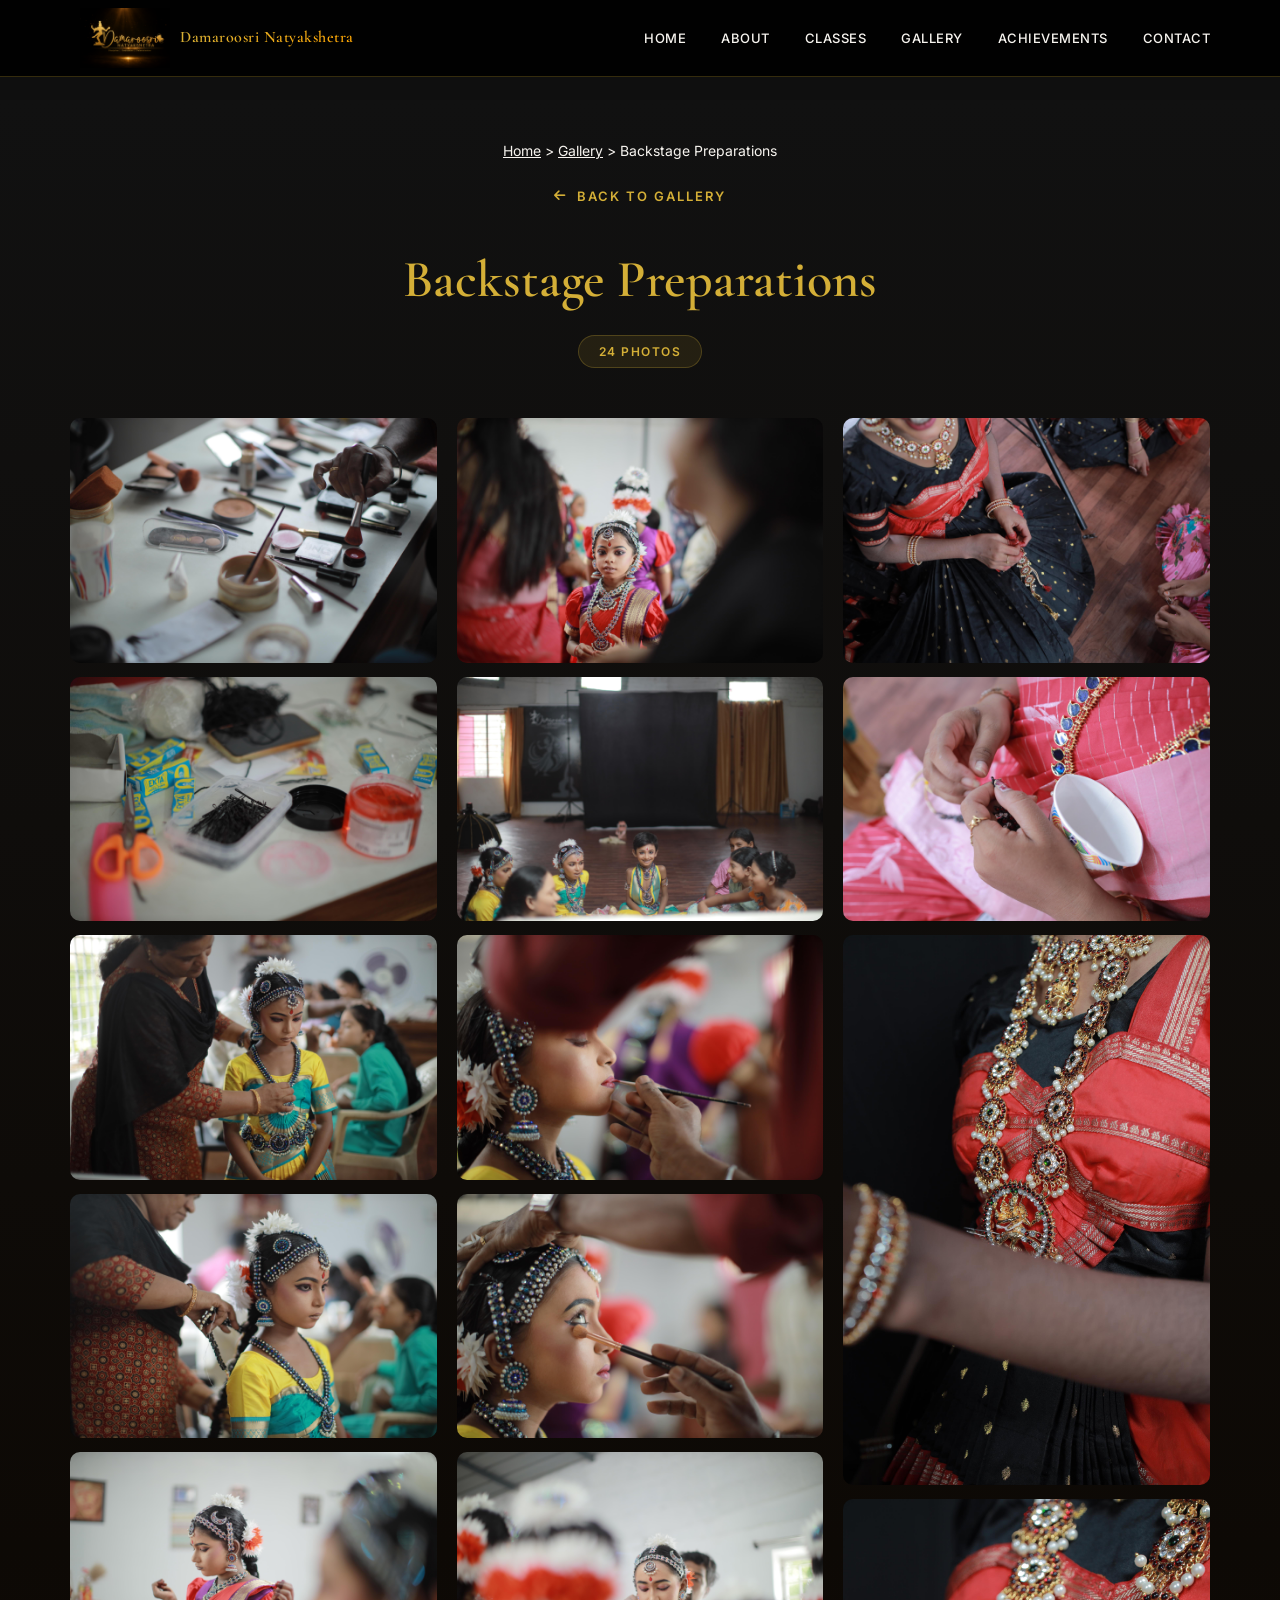
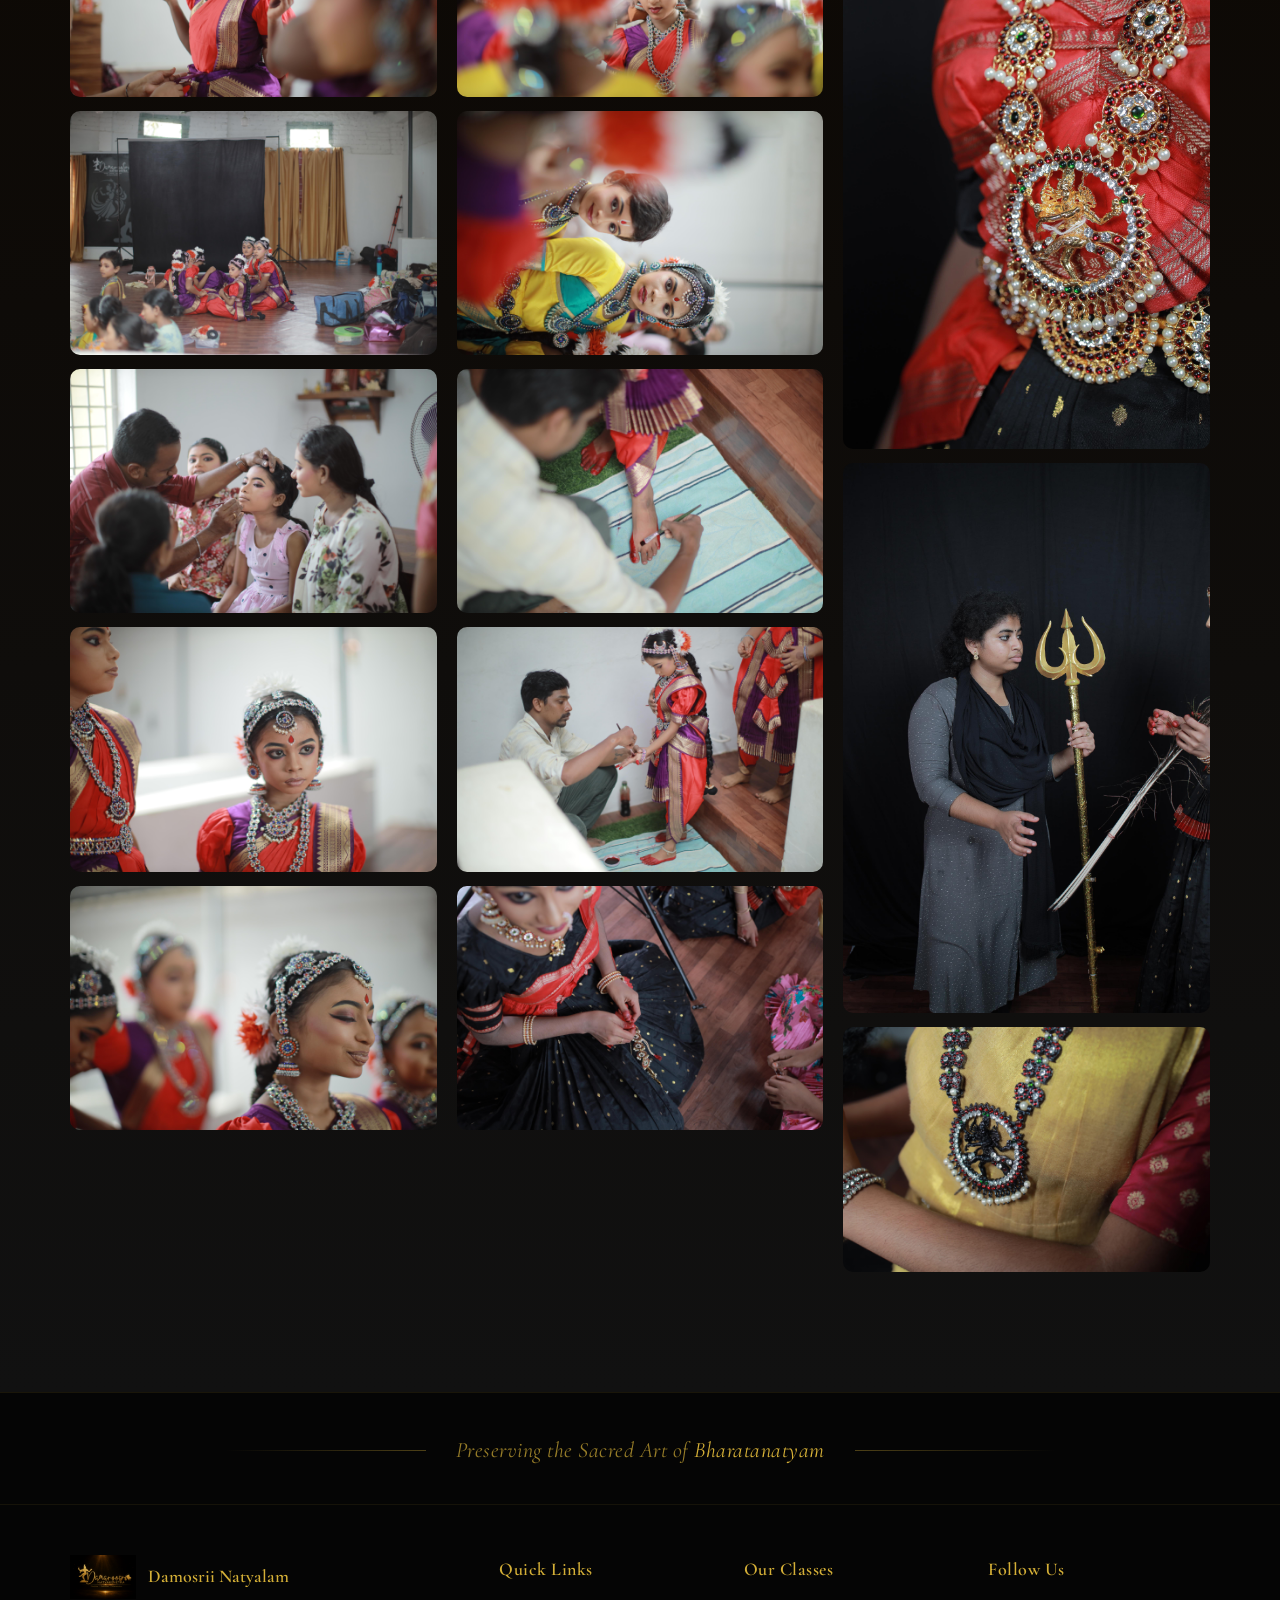
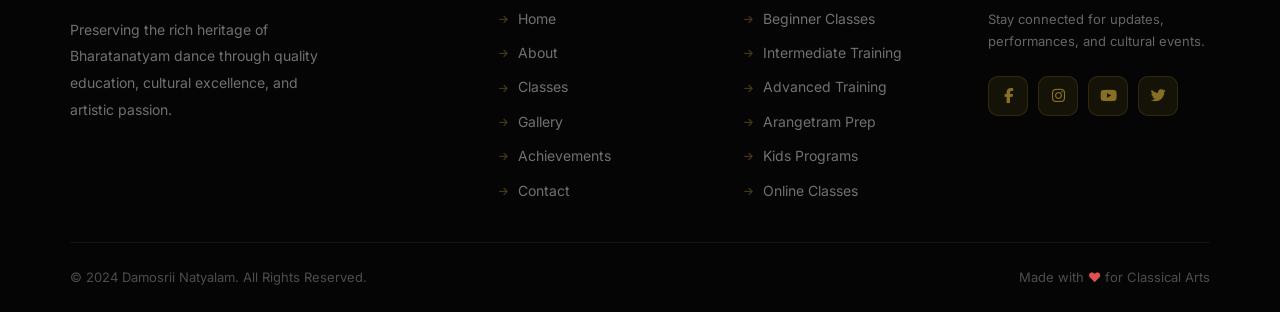
==== commit db9fcd50: "Add files via upload" ====
--- a/gallery/backstage-preparation.html
+++ b/gallery/backstage-preparation.html
@@ -17,7 +17,7 @@
         <div class="container">
             <div class="nav-wrapper">
                 <div class="logo">
-                    <img src="../images/logo.png" alt="Damosrii Natyalam Logo" class="logo-img">
+                    <img onerror="this.onerror=null;this.src='https://via.placeholder.com/400x300?text=Image+Not+Found';" src="/images/logo.png" alt="Damosrii Natyalam Logo" class="logo-img">
                     <span class="logo-text">Damaroosri Natyakshetra</span>
                 </div>
                 <div class="hamburger" id="hamburger">
@@ -103,7 +103,7 @@
             <div class="footer-grid">
                 <div class="footer-col footer-col--brand">
                     <div class="footer-logo">
-                        <img src="../images/logo.png" alt="Logo" class="footer-logo-img">
+                        <img onerror="this.onerror=null;this.src='https://via.placeholder.com/400x300?text=Image+Not+Found';" src="/images/logo.png" alt="Logo" class="footer-logo-img">
                         <span>Damosrii Natyalam</span>
                     </div>
                     <p>Preserving the rich heritage of Bharatanatyam dance through quality education, cultural excellence, and artistic passion.</p>
